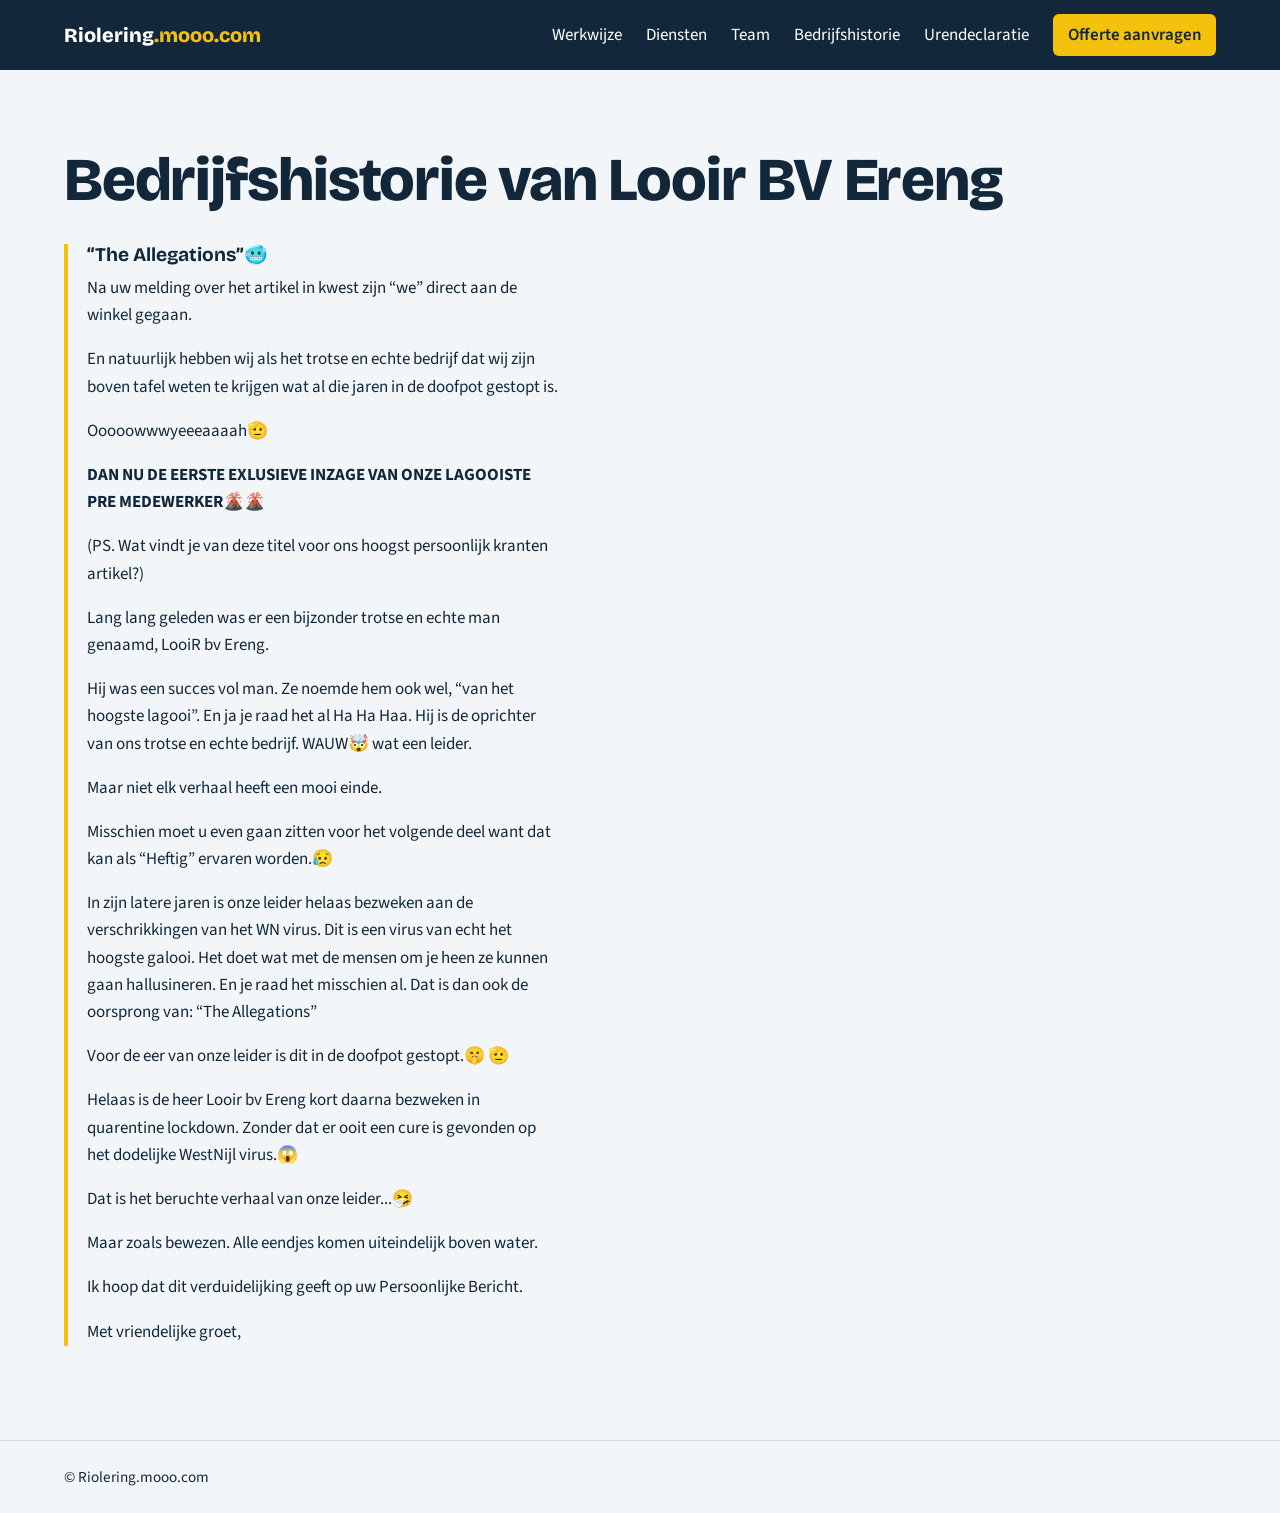
==== historie.html @ 35908f80 "Add files via upload" ====
<!DOCTYPE html>
<html lang="nl">
<head>
  <meta charset="UTF-8">
  <meta name="viewport" content="width=device-width, initial-scale=1">
  <title>Bedrijfshistorie van Looir BV Ereng – Riolering.mooo.com</title>
  <link rel="preconnect" href="https://fonts.googleapis.com">
  <link rel="preconnect" href="https://fonts.gstatic.com" crossorigin>
  <link href="https://fonts.googleapis.com/css2?family=Bricolage+Grotesque:opsz,wght@12..96,500;12..96,700;12..96,800&family=Source+Sans+3:wght@400;600&display=swap" rel="stylesheet">
  <link rel="stylesheet" href="style.css">
  <script src="script.js" defer></script>
</head>
<body>
  <header class="site-header">
    <a class="logo" href="index.html">Riolering<span>.mooo.com</span></a>
    <button class="nav-toggle" aria-label="Menu openen" aria-expanded="false" aria-controls="nav">Menu</button>
    <nav id="nav" class="nav">
      <a href="index.html#werkwijze">Werkwijze</a>
      <a href="index.html#diensten">Diensten</a>
      <a href="index.html#team">Team</a>
      <a href="historie.html">Bedrijfshistorie</a>
      <a href="index.html#uren">Urendeclaratie</a>
      <a href="index.html#contact" class="nav-cta">Offerte aanvragen</a>
    </nav>
  </header>

  <main>
    <section id="historie" class="section">
      <h1>Bedrijfshistorie van Looir BV Ereng</h1>
      <div class="story">
        <h3>&ldquo;The Allegations&rdquo;&#129398;</h3>
        <p>Na uw melding over het artikel in kwest zijn &ldquo;we&rdquo; direct aan de winkel gegaan.</p>
        <p>En natuurlijk hebben wij als het trotse en echte bedrijf dat wij zijn boven tafel weten te krijgen wat al die jaren in de doofpot gestopt is.</p>
        <p>Ooooowwwyeeeaaaah&#129761;</p>
        <p><strong>DAN NU DE EERSTE EXLUSIEVE INZAGE VAN ONZE LAGOOISTE PRE MEDEWERKER&#127755;&#127755;</strong></p>
        <p>(PS. Wat vindt je van deze titel voor ons hoogst persoonlijk kranten artikel?)</p>
        <p>Lang lang geleden was er een bijzonder trotse en echte man genaamd, LooiR bv Ereng.</p>
        <p>Hij was een succes vol man. Ze noemde hem ook wel, &ldquo;van het hoogste lagooi&rdquo;. En ja je raad het al Ha Ha Haa. Hij is de oprichter van ons trotse en echte bedrijf. WAUW&#129327; wat een leider.</p>
        <p>Maar niet elk verhaal heeft een mooi einde.</p>
        <p>Misschien moet u even gaan zitten voor het volgende deel want dat kan als &ldquo;Heftig&rdquo; ervaren worden.&#128549;</p>
        <p>In zijn latere jaren is onze leider helaas bezweken aan de verschrikkingen van het WN virus. Dit is een virus van echt het hoogste galooi. Het doet wat met de mensen om je heen ze kunnen gaan hallusineren. En je raad het misschien al. Dat is dan ook de oorsprong van: &ldquo;The Allegations&rdquo;</p>
        <p>Voor de eer van onze leider is dit in de doofpot gestopt.&#129323; &#129761;</p>
        <p>Helaas is de heer Looir bv Ereng kort daarna bezweken in quarentine lockdown. Zonder dat er ooit een cure is gevonden op het dodelijke WestNijl virus.&#128561;</p>
        <p>Dat is het beruchte verhaal van onze leider...&#129319;</p>
        <p>Maar zoals bewezen. Alle eendjes komen uiteindelijk boven water.</p>
        <p>Ik hoop dat dit verduidelijking geeft op uw Persoonlijke Bericht.</p>
        <p>Met vriendelijke groet,</p>
      </div>
    </section>
  </main>

  <footer class="site-footer">
    <p>&copy; <span id="year"></span> Riolering.mooo.com</p>
  </footer>
</body>
</html>
---- style.css ----
:root {
  --ink: #12283a;
  --water: #1b7ea8;
  --paper: #f3f6f8;
  --white: #ffffff;
  --marker: #f4c20d;
  --line: #cfdae2;
  --radius: 6px;
  --head: "Bricolage Grotesque", "Segoe UI", sans-serif;
  --body: "Source Sans 3", "Segoe UI", sans-serif;
}

* { box-sizing: border-box; }
html { scroll-behavior: smooth; scroll-padding-top: 72px; }
body {
  margin: 0;
  font-family: var(--body);
  font-size: 1.0625rem;
  line-height: 1.6;
  color: var(--ink);
  background: var(--paper);
}
h1, h2, h3 { font-family: var(--head); line-height: 1.1; margin: 0 0 .5em; }
h1 { font-size: clamp(2.2rem, 5vw, 3.8rem); font-weight: 800; letter-spacing: -.02em; }
h2 { font-size: clamp(1.7rem, 3vw, 2.4rem); font-weight: 700; }
h3 { font-size: 1.2rem; font-weight: 700; }
p { margin: 0 0 1em; max-width: 62ch; }
a { color: inherit; }
:focus-visible { outline: 3px solid var(--marker); outline-offset: 2px; }

/* Header */
.site-header {
  position: sticky; top: 0; z-index: 10;
  display: flex; align-items: center; justify-content: space-between;
  padding: .9rem clamp(1rem, 5vw, 4rem);
  background: var(--ink); color: var(--white);
}
.logo { font-family: var(--head); font-weight: 800; font-size: 1.25rem; text-decoration: none; }
.logo span { color: var(--marker); }
.nav { display: flex; gap: 1.5rem; align-items: center; }
.nav a { text-decoration: none; }
.nav a:hover { text-decoration: underline; text-underline-offset: 4px; }
.nav-cta { background: var(--marker); color: var(--ink); padding: .45rem .9rem; border-radius: var(--radius); font-weight: 600; }
.nav-toggle { display: none; background: none; border: 1px solid var(--white); color: var(--white); padding: .4rem .8rem; border-radius: var(--radius); font: inherit; }

/* Buttons */
.btn {
  display: inline-block; cursor: pointer; text-decoration: none;
  background: var(--marker); color: var(--ink);
  border: 2px solid var(--marker); border-radius: var(--radius);
  padding: .75rem 1.4rem; font: 600 1rem var(--body);
}
.btn:hover { background: var(--ink); color: var(--marker); border-color: var(--ink); }
.btn-ghost { background: transparent; border-color: var(--ink); color: var(--ink); }
.btn-ghost:hover { background: var(--ink); color: var(--white); }

/* Hero */
.hero {
  display: grid; grid-template-columns: 1.1fr 1fr; gap: 3rem; align-items: center;
  padding: clamp(2.5rem, 7vw, 5.5rem) clamp(1rem, 5vw, 4rem);
}
.lead { font-size: 1.2rem; }
.hero-actions { display: flex; flex-wrap: wrap; gap: .8rem; margin-top: 1.5rem; }

.schematic {
  background: var(--white); border: 1px solid var(--line);
  border-radius: var(--radius); padding: 1rem;
}
.switch { display: inline-flex; border: 2px solid var(--ink); border-radius: var(--radius); overflow: hidden; margin-bottom: .5rem; }
.switch button { border: 0; background: transparent; padding: .4rem 1rem; font: 600 .95rem var(--body); color: var(--ink); cursor: pointer; }
.switch button.is-active { background: var(--ink); color: var(--white); }
#diagram { width: 100%; height: auto; display: block; max-height: 460px; }
.caption { font-size: .95rem; margin: .5rem 0 0; }

/* SVG parts */
.floor { fill: var(--paper); stroke: var(--ink); stroke-width: 2; }
.ground { stroke: var(--ink); stroke-width: 3; }
.pipe { stroke: var(--water); stroke-width: 8; stroke-linecap: round; fill: none; }
.drop { fill: var(--marker); stroke: var(--ink); stroke-width: 1.5; }
.fixture { fill: var(--ink); }
.label { font: 600 12px var(--body); fill: var(--ink); }

/* Sections */
.section { padding: clamp(2.5rem, 6vw, 5rem) clamp(1rem, 5vw, 4rem); }
.section-tint { background: var(--white); border-block: 1px solid var(--line); }
.section-dark { background: var(--ink); color: var(--white); }

.steps { list-style: none; margin: 2rem 0 0; padding: 0; display: grid; grid-template-columns: repeat(4, 1fr); gap: 1.5rem; counter-reset: s; }
.steps li { border-top: 4px solid var(--water); padding-top: 1rem; counter-increment: s; }
.steps h3::before { content: counter(s) ". "; color: var(--water); }

.services { display: grid; grid-template-columns: repeat(3, 1fr); gap: 2rem; margin-top: 2rem; }
.services article { border-left: 4px solid var(--marker); padding-left: 1.2rem; }

.team { list-style: none; margin: 2rem 0 0; padding: 0; display: grid; grid-template-columns: repeat(4, 1fr); gap: 1.5rem; }
.team li { display: flex; align-items: center; gap: .9rem; }
.avatar {
  display: grid; place-items: center; width: 3.4rem; height: 3.4rem; border-radius: 50%;
  background: var(--water); color: var(--white); font: 700 1.05rem var(--head);
}

/* Contact */
.contact-grid { display: grid; grid-template-columns: 1fr 1.2fr; gap: 3rem; }
form { display: grid; gap: 1rem; }
label { display: grid; gap: .3rem; font-weight: 600; }
input, select, textarea {
  font: 400 1rem var(--body); padding: .65rem .8rem; border: 2px solid transparent;
  border-radius: var(--radius); background: var(--white); color: var(--ink);
}
input.invalid, textarea.invalid { border-color: #ff8a80; }
#form-status { min-height: 1.5em; margin: 0; color: var(--marker); }

.site-footer { padding: 1.5rem clamp(1rem, 5vw, 4rem); border-top: 1px solid var(--line); }
.site-footer p { margin: 0; font-size: .95rem; }

/* Responsive */
@media (max-width: 900px) {
  .hero, .contact-grid { grid-template-columns: 1fr; }
  .steps, .team { grid-template-columns: repeat(2, 1fr); }
  .services { grid-template-columns: 1fr; }
  .nav-toggle { display: block; }
  .nav {
    display: none; position: absolute; top: 100%; left: 0; right: 0;
    flex-direction: column; align-items: flex-start; gap: 1rem;
    padding: 1rem clamp(1rem, 5vw, 4rem) 1.5rem; background: var(--ink);
  }
  .nav.is-open { display: flex; }
}
@media (max-width: 520px) {
  .steps, .team { grid-template-columns: 1fr; }
}
@media (prefers-reduced-motion: reduce) {
  html { scroll-behavior: auto; }
}

/* Team roles */
.team li { align-items: flex-start; }
.team li > div { display: grid; gap: .15rem; }
.role { color: var(--water); font-weight: 600; font-size: .95rem; }
.quote { font-size: .95rem; font-style: italic; margin: .3rem 0 0; }
.avatar { flex-shrink: 0; }

/* Bedrijfshistorie */
.story { max-width: 62ch; margin-top: 1.5rem; padding-left: 1.2rem; border-left: 4px solid var(--marker); }

/* Urendeclaratie */
.hours-grid { display: grid; grid-template-columns: 1fr 1.4fr; gap: 3rem; margin-top: 2rem; align-items: start; }
.hours-grid input, .hours-grid select { border-color: var(--line); }
.hours-grid input.invalid, .hours-grid select.invalid { border-color: #c62828; }
#hours-status { min-height: 1.5em; margin: 0; }
.table-wrap { overflow-x: auto; }
table { width: 100%; border-collapse: collapse; font-size: .95rem; }
th, td { text-align: left; padding: .5rem .6rem; border-bottom: 1px solid var(--line); }
tfoot th, tfoot td { font-weight: 700; border-top: 2px solid var(--ink); }
.del { background: none; border: 0; color: #c62828; cursor: pointer; font: 600 .9rem var(--body); }
.sr-only { position: absolute; width: 1px; height: 1px; overflow: hidden; clip: rect(0 0 0 0); }
@media (max-width: 900px) { .hours-grid { grid-template-columns: 1fr; } }
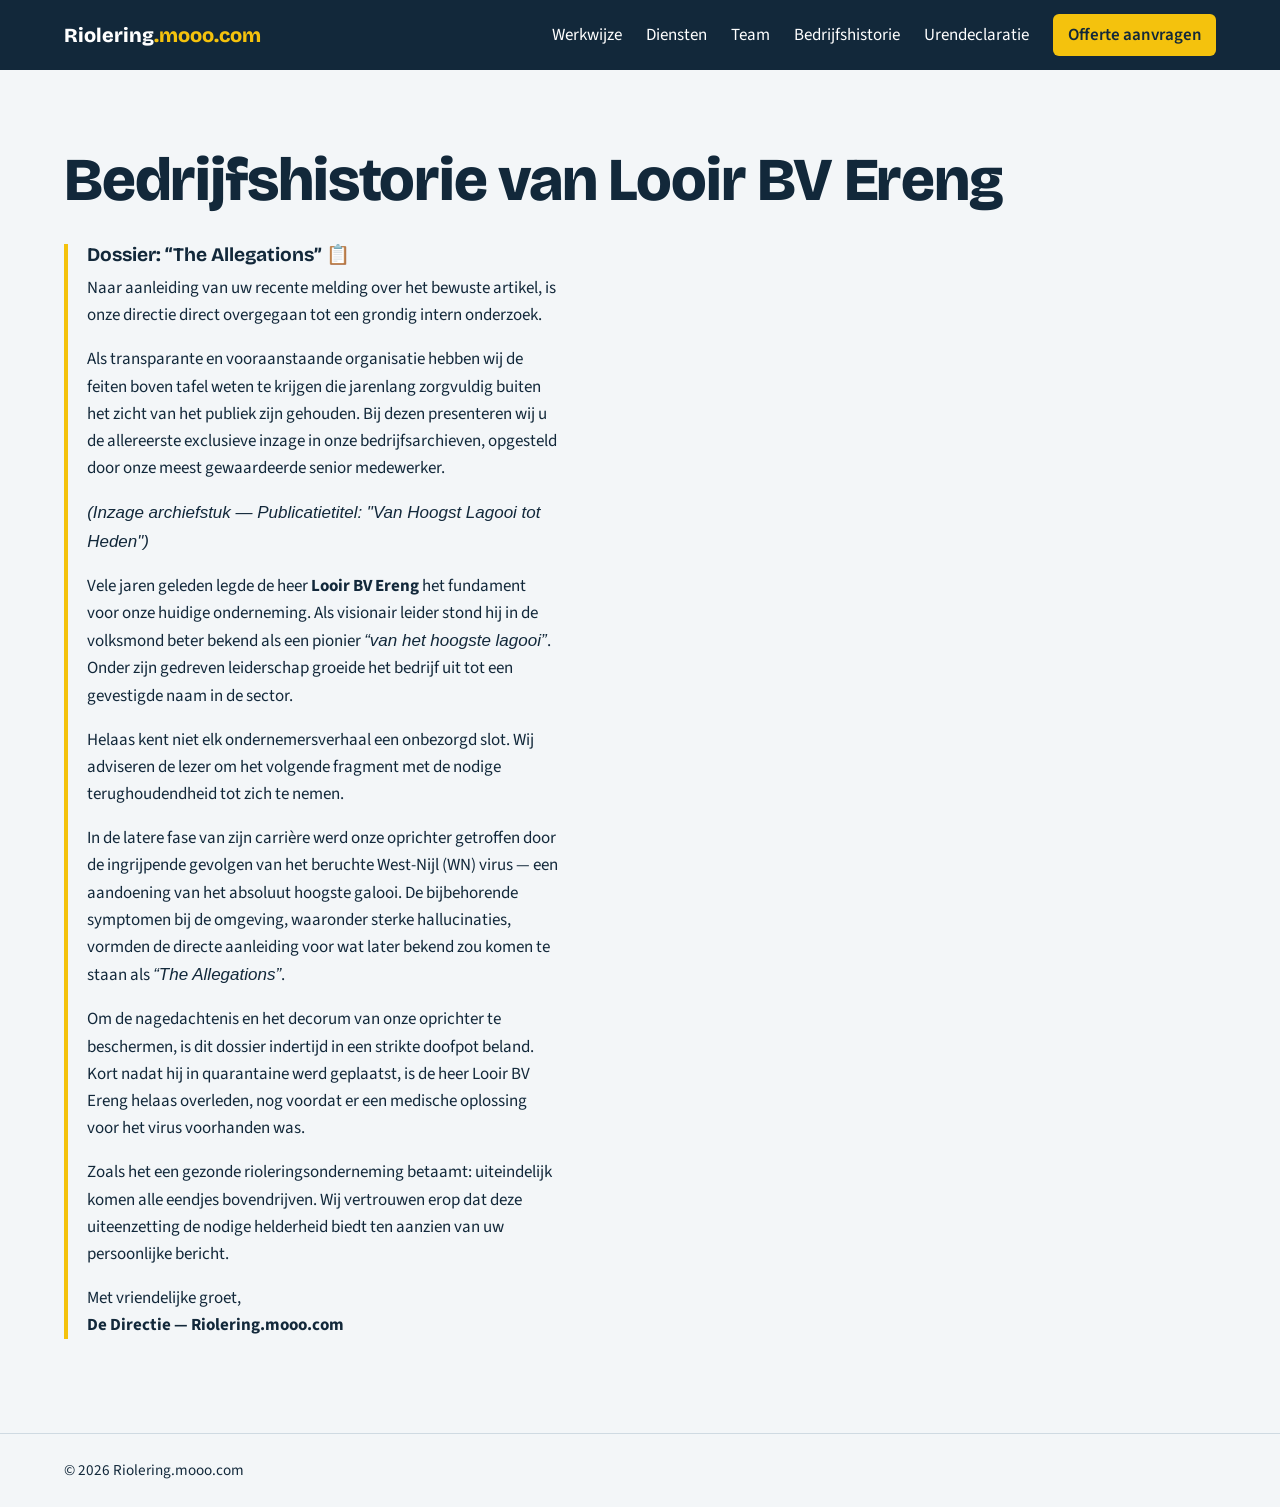
==== commit a822f1de: "Update historie.html" ====
--- a/historie.html
+++ b/historie.html
@@ -23,31 +23,33 @@
       <a href="index.html#contact" class="nav-cta">Offerte aanvragen</a>
     </nav>
   </header>
-
-  <main>
-    <section id="historie" class="section">
-      <h1>Bedrijfshistorie van Looir BV Ereng</h1>
-      <div class="story">
-        <h3>&ldquo;The Allegations&rdquo;&#129398;</h3>
-        <p>Na uw melding over het artikel in kwest zijn &ldquo;we&rdquo; direct aan de winkel gegaan.</p>
-        <p>En natuurlijk hebben wij als het trotse en echte bedrijf dat wij zijn boven tafel weten te krijgen wat al die jaren in de doofpot gestopt is.</p>
-        <p>Ooooowwwyeeeaaaah&#129761;</p>
-        <p><strong>DAN NU DE EERSTE EXLUSIEVE INZAGE VAN ONZE LAGOOISTE PRE MEDEWERKER&#127755;&#127755;</strong></p>
-        <p>(PS. Wat vindt je van deze titel voor ons hoogst persoonlijk kranten artikel?)</p>
-        <p>Lang lang geleden was er een bijzonder trotse en echte man genaamd, LooiR bv Ereng.</p>
-        <p>Hij was een succes vol man. Ze noemde hem ook wel, &ldquo;van het hoogste lagooi&rdquo;. En ja je raad het al Ha Ha Haa. Hij is de oprichter van ons trotse en echte bedrijf. WAUW&#129327; wat een leider.</p>
-        <p>Maar niet elk verhaal heeft een mooi einde.</p>
-        <p>Misschien moet u even gaan zitten voor het volgende deel want dat kan als &ldquo;Heftig&rdquo; ervaren worden.&#128549;</p>
-        <p>In zijn latere jaren is onze leider helaas bezweken aan de verschrikkingen van het WN virus. Dit is een virus van echt het hoogste galooi. Het doet wat met de mensen om je heen ze kunnen gaan hallusineren. En je raad het misschien al. Dat is dan ook de oorsprong van: &ldquo;The Allegations&rdquo;</p>
-        <p>Voor de eer van onze leider is dit in de doofpot gestopt.&#129323; &#129761;</p>
-        <p>Helaas is de heer Looir bv Ereng kort daarna bezweken in quarentine lockdown. Zonder dat er ooit een cure is gevonden op het dodelijke WestNijl virus.&#128561;</p>
-        <p>Dat is het beruchte verhaal van onze leider...&#129319;</p>
-        <p>Maar zoals bewezen. Alle eendjes komen uiteindelijk boven water.</p>
-        <p>Ik hoop dat dit verduidelijking geeft op uw Persoonlijke Bericht.</p>
-        <p>Met vriendelijke groet,</p>
-      </div>
-    </section>
-  </main>
+<main>
+  <section id="historie" class="section">
+    <h1>Bedrijfshistorie van Looir BV Ereng</h1>
+    <div class="story">
+      <h3>Dossier: &ldquo;The Allegations&rdquo; 📋</h3>
+      
+      <p>Naar aanleiding van uw recente melding over het bewuste artikel, is onze directie direct overgegaan tot een grondig intern onderzoek.</p>
+      
+      <p>Als transparante en vooraanstaande organisatie hebben wij de feiten boven tafel weten te krijgen die jarenlang zorgvuldig buiten het zicht van het publiek zijn gehouden. Bij dezen presenteren wij u de allereerste exclusieve inzage in onze bedrijfsarchieven, opgesteld door onze meest gewaardeerde senior medewerker.</p>
+      
+      <p><em>(Inzage archiefstuk — Publicatietitel: "Van Hoogst Lagooi tot Heden")</em></p>
+      
+      <p>Vele jaren geleden legde de heer <strong>Looir BV Ereng</strong> het fundament voor onze huidige onderneming. Als visionair leider stond hij in de volksmond beter bekend als een pionier <em>&ldquo;van het hoogste lagooi&rdquo;</em>. Onder zijn gedreven leiderschap groeide het bedrijf uit tot een gevestigde naam in de sector.</p>
+      
+      <p>Helaas kent niet elk ondernemersverhaal een onbezorgd slot. Wij adviseren de lezer om het volgende fragment met de nodige terughoudendheid tot zich te nemen.</p>
+      
+      <p>In de latere fase van zijn carrière werd onze oprichter getroffen door de ingrijpende gevolgen van het beruchte West-Nijl (WN) virus — een aandoening van het absoluut hoogste galooi. De bijbehorende symptomen bij de omgeving, waaronder sterke hallucinaties, vormden de directe aanleiding voor wat later bekend zou komen te staan als <em>&ldquo;The Allegations&rdquo;</em>.</p>
+      
+      <p>Om de nagedachtenis en het decorum van onze oprichter te beschermen, is dit dossier indertijd in een strikte doofpot beland. Kort nadat hij in quarantaine werd geplaatst, is de heer Looir BV Ereng helaas overleden, nog voordat er een medische oplossing voor het virus voorhanden was.</p>
+      
+      <p>Zoals het een gezonde rioleringsonderneming betaamt: uiteindelijk komen alle eendjes bovendrijven. Wij vertrouwen erop dat deze uiteenzetting de nodige helderheid biedt ten aanzien van uw persoonlijke bericht.</p>
+      
+      <p>Met vriendelijke groet,<br>
+      <strong>De Directie — Riolering.mooo.com</strong></p>
+    </div>
+  </section>
+</main>
 
   <footer class="site-footer">
     <p>&copy; <span id="year"></span> Riolering.mooo.com</p>
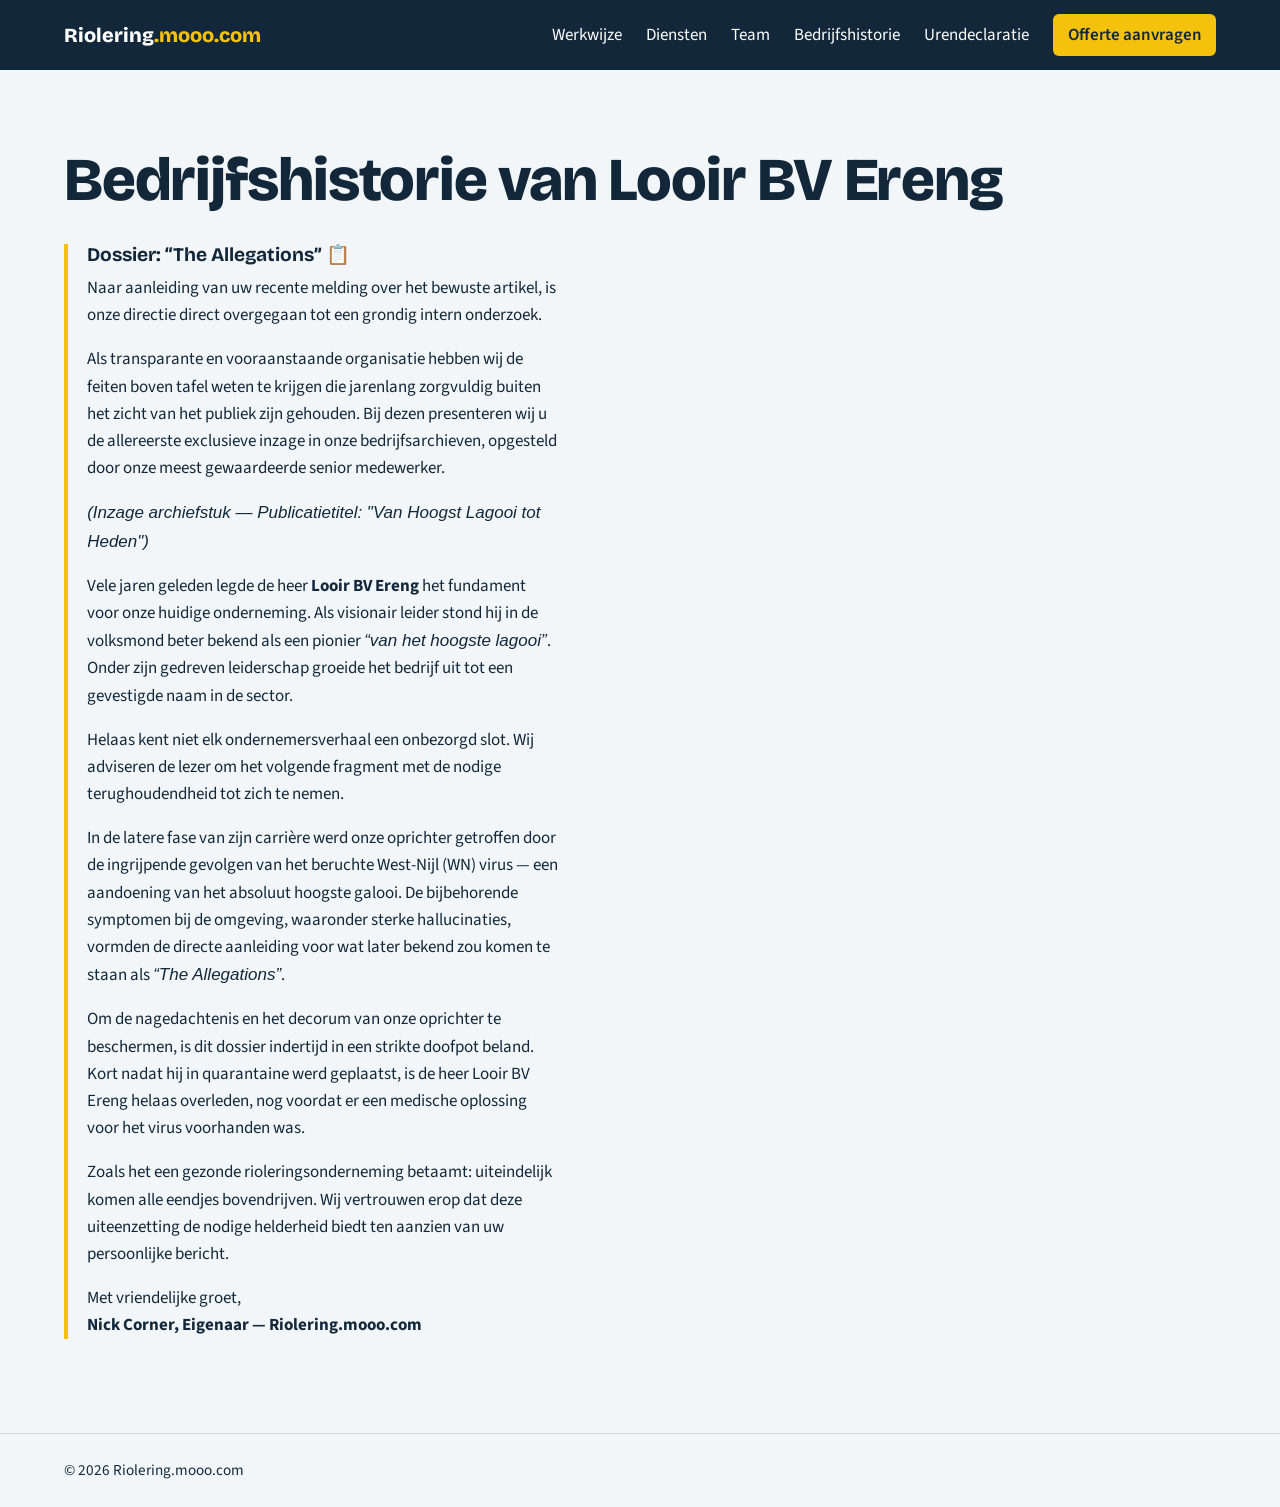
==== commit 2856683b: "Update signature in historie.html" ====
--- a/historie.html
+++ b/historie.html
@@ -46,7 +46,7 @@
       <p>Zoals het een gezonde rioleringsonderneming betaamt: uiteindelijk komen alle eendjes bovendrijven. Wij vertrouwen erop dat deze uiteenzetting de nodige helderheid biedt ten aanzien van uw persoonlijke bericht.</p>
       
       <p>Met vriendelijke groet,<br>
-      <strong>De Directie — Riolering.mooo.com</strong></p>
+      <strong>Nick Corner, Eigenaar — Riolering.mooo.com</strong></p>
     </div>
   </section>
 </main>
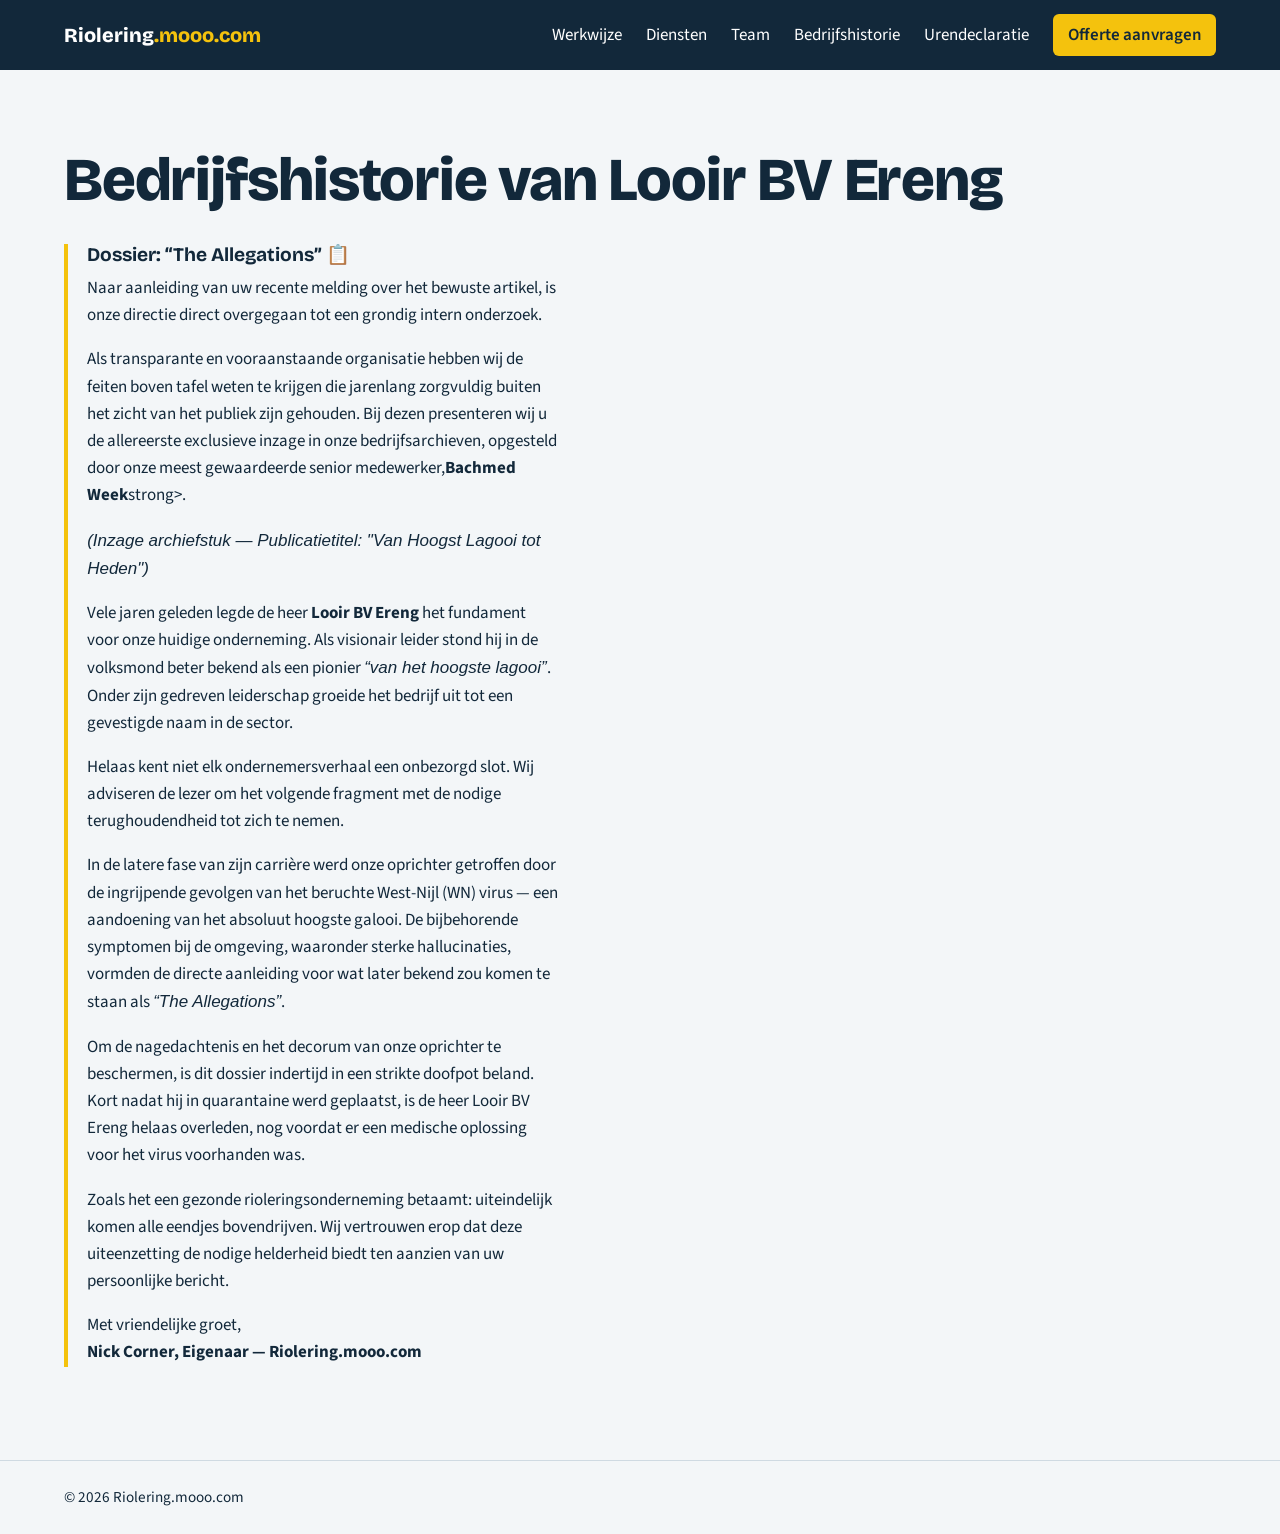
==== commit 4bbee243: "Update historie.html" ====
--- a/historie.html
+++ b/historie.html
@@ -31,7 +31,7 @@
       
       <p>Naar aanleiding van uw recente melding over het bewuste artikel, is onze directie direct overgegaan tot een grondig intern onderzoek.</p>
       
-      <p>Als transparante en vooraanstaande organisatie hebben wij de feiten boven tafel weten te krijgen die jarenlang zorgvuldig buiten het zicht van het publiek zijn gehouden. Bij dezen presenteren wij u de allereerste exclusieve inzage in onze bedrijfsarchieven, opgesteld door onze meest gewaardeerde senior medewerker.</p>
+      <p>Als transparante en vooraanstaande organisatie hebben wij de feiten boven tafel weten te krijgen die jarenlang zorgvuldig buiten het zicht van het publiek zijn gehouden. Bij dezen presenteren wij u de allereerste exclusieve inzage in onze bedrijfsarchieven, opgesteld door onze meest gewaardeerde senior medewerker,<strong>Bachmed Week</strong>strong>. </p>
       
       <p><em>(Inzage archiefstuk — Publicatietitel: "Van Hoogst Lagooi tot Heden")</em></p>
       
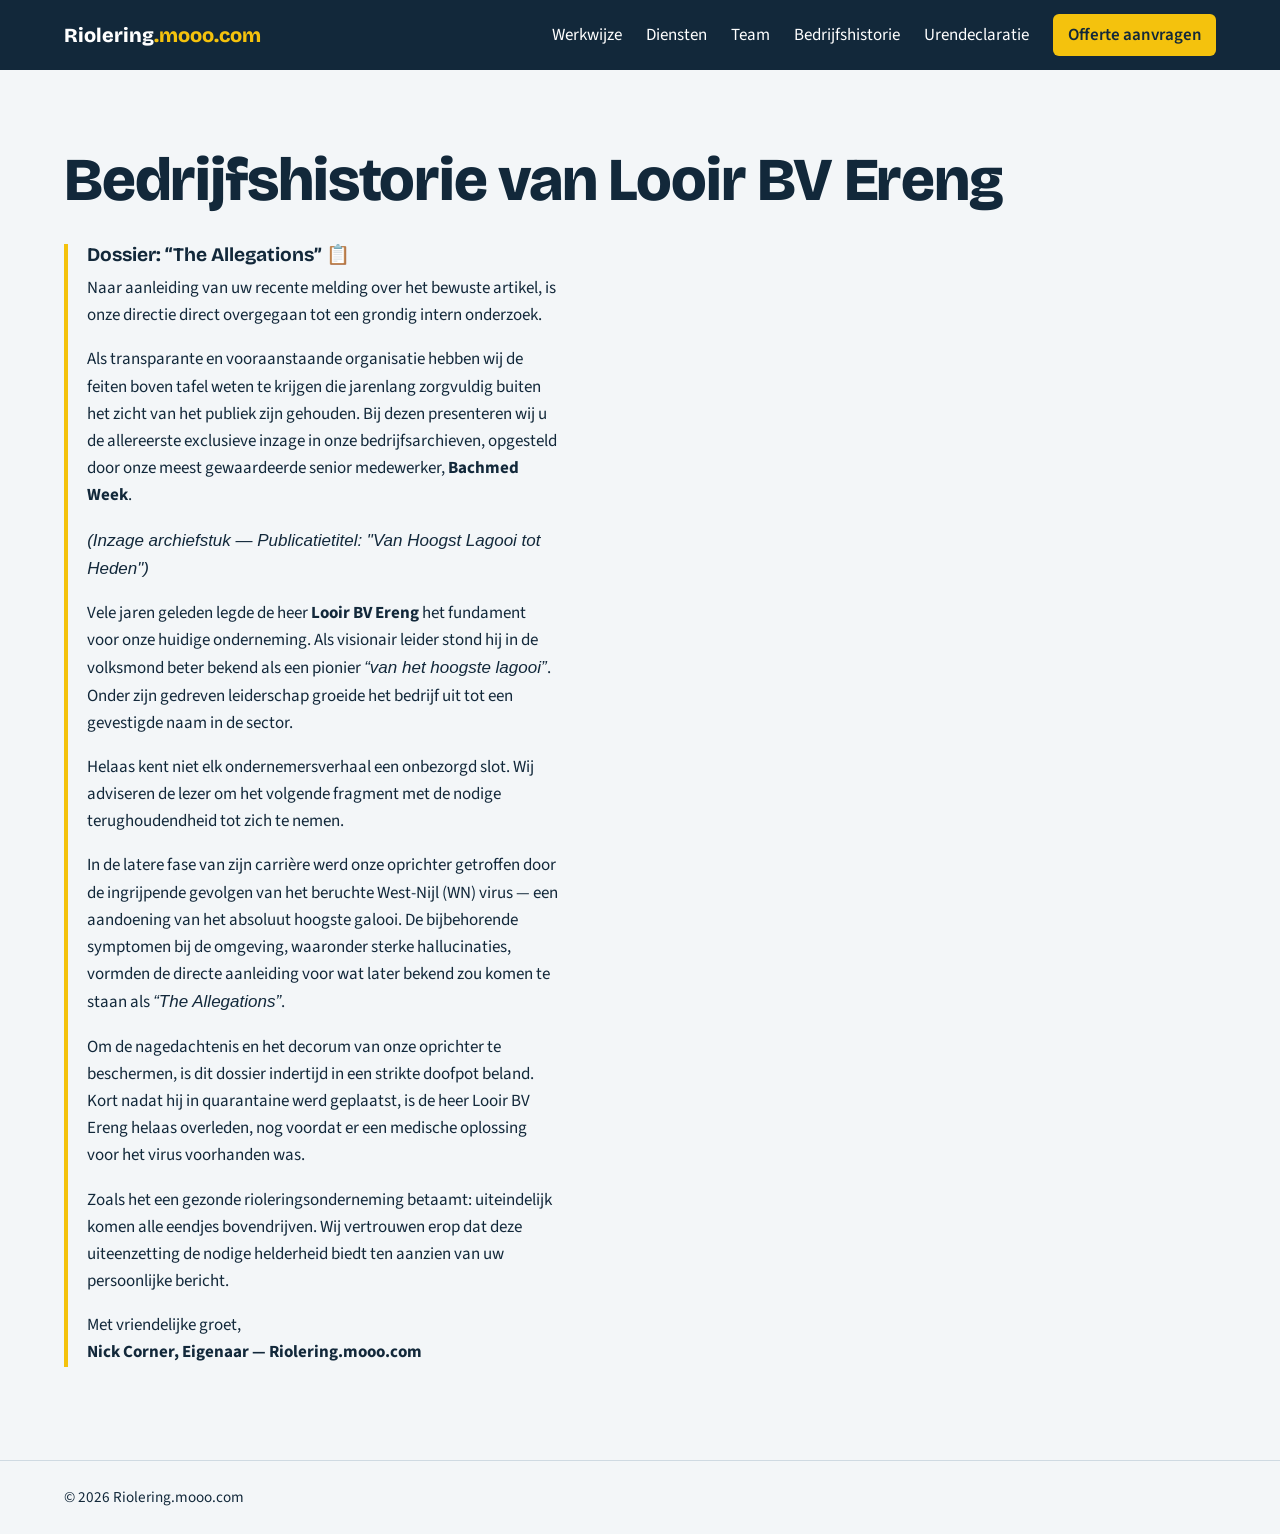
==== commit 5637e54c: "Fix HTML formatting in historie.html" ====
--- a/historie.html
+++ b/historie.html
@@ -31,7 +31,7 @@
       
       <p>Naar aanleiding van uw recente melding over het bewuste artikel, is onze directie direct overgegaan tot een grondig intern onderzoek.</p>
       
-      <p>Als transparante en vooraanstaande organisatie hebben wij de feiten boven tafel weten te krijgen die jarenlang zorgvuldig buiten het zicht van het publiek zijn gehouden. Bij dezen presenteren wij u de allereerste exclusieve inzage in onze bedrijfsarchieven, opgesteld door onze meest gewaardeerde senior medewerker,<strong>Bachmed Week</strong>strong>. </p>
+      <p>Als transparante en vooraanstaande organisatie hebben wij de feiten boven tafel weten te krijgen die jarenlang zorgvuldig buiten het zicht van het publiek zijn gehouden. Bij dezen presenteren wij u de allereerste exclusieve inzage in onze bedrijfsarchieven, opgesteld door onze meest gewaardeerde senior medewerker, <strong>Bachmed Week</strong>. </p>
       
       <p><em>(Inzage archiefstuk — Publicatietitel: "Van Hoogst Lagooi tot Heden")</em></p>
       
